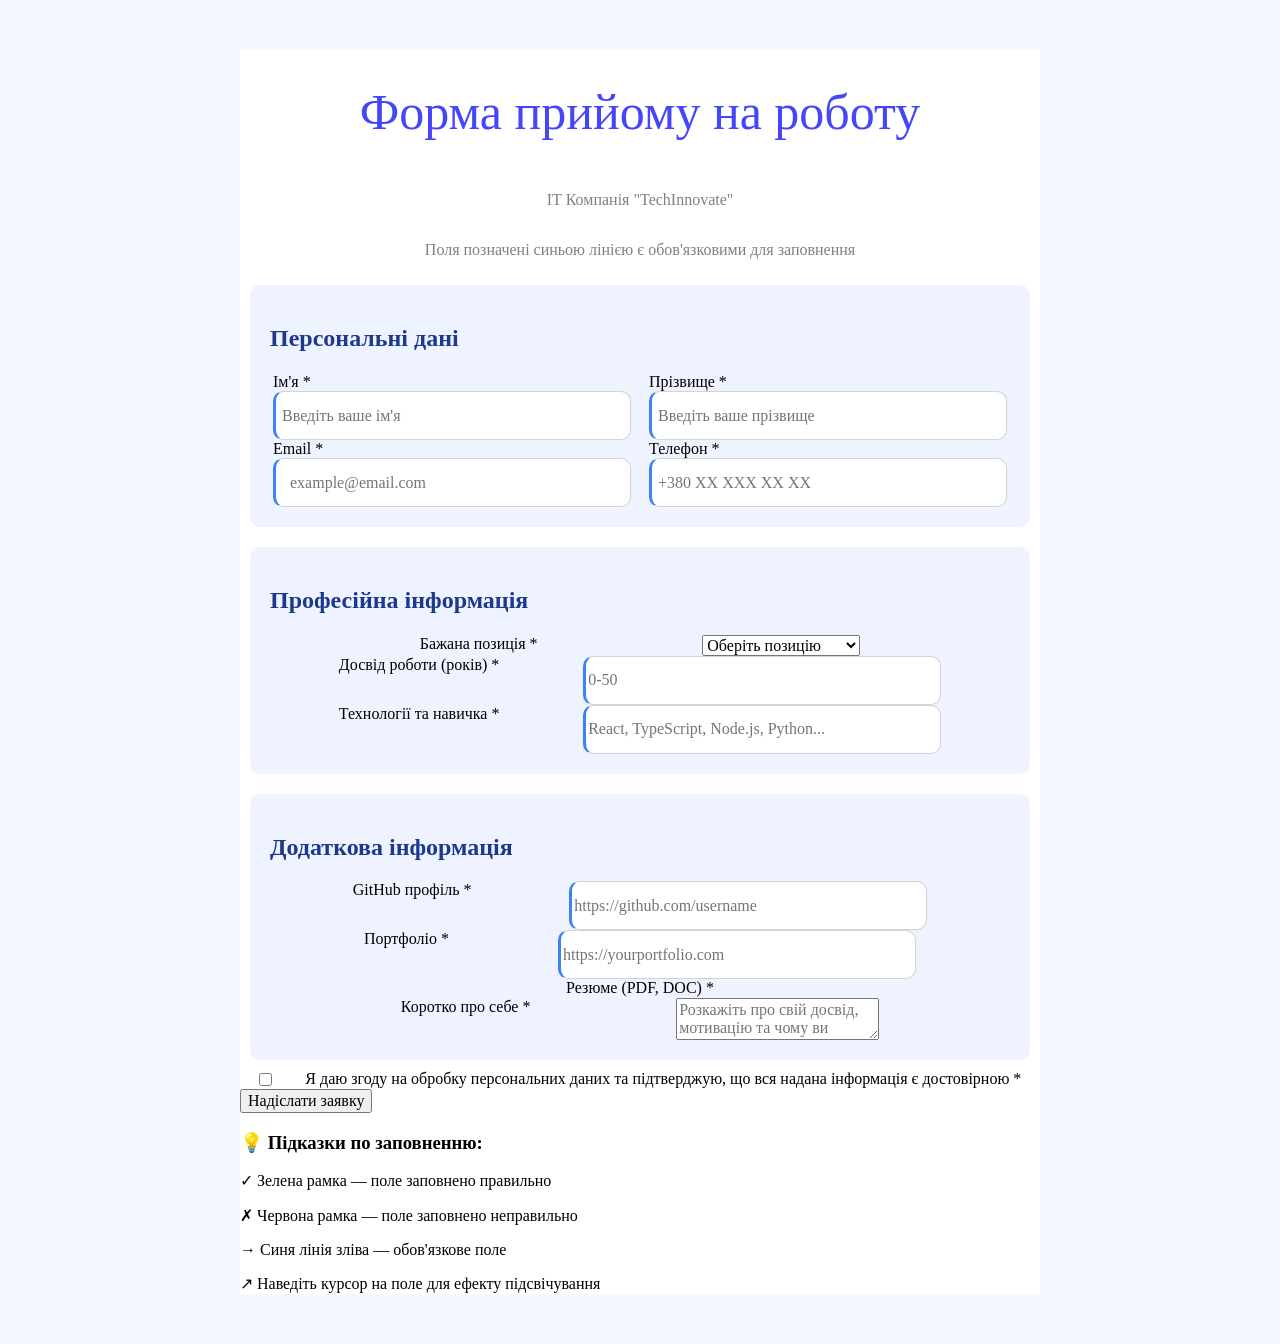
==== lesson15/index.html @ 8bb6424e "Add files via upload" ====
<!DOCTYPE html>
<html lang="en">
<head>
    <link href="normalizer/normalizer.css" rel="stylesheet">
    <link href = "style/style.css" rel = "stylesheet">
    <meta charset="UTF-8">
    <title></title>
</head>
<body>
<div class = "wrapper">
    <header>
        <h1>Форма прийому на роботу</h1>
        <p>ІТ Компанія "TechInnovate"</p>
        <p>Поля позначені синьою лінією є обов'язковими для заповнення</p>
    </header>
    <main>
        <div class = "forforms">
            <form class = "form1">
                <h2>Персональні дані</h2>
                <label>
                    <div class = "wrap">
                        <span>Ім'я *<br></span>
                        <input type = "text" name = "ima" placeholder=" Введіть ваше ім'я" required>
                    </div>
                    <div class = "wrap">
                        Прізвище *<br>
                        <input type = "text" name = "prizvishe" placeholder = " Введіть ваше прізвище" required>
                    </div>
                </label>
                <label>
                    <div class = "wrap">
                        Email *<br>
                        <input type = "text" name = "email" placeholder="   example@email.com" required>
                    </div>
                    <div class = "wrap">
                        Телефон *<br>
                        <input type = "text" name = "telephone" placeholder = " +380 XX XXX XX XX" required>
                    </div>
                </label>
            </form>
            <form class = "form2">
                <h2>Професійна інформація</h2>
                <label>
                    Бажана позиція *<br>
                    <select name = "poz" required>
                        <option value = "obpoz">Оберіть позицію</option>
                        <option value = "front">Frontend developer</option>
                        <option value = "back">Backend developer</option>
                        <option value = "full">Full Stack Developer</option>
                        <option value = "dev">DevOps Engineer</option>
                        <option value = "qa">QA Engineer</option>
                        <option value = "ui">UI/UX designer</option>
                        <option value = "mob">Mobile Developer</option>
                        <option value = "data">Data Scientist</option>
                    </select>
                </label>
                <label>
                    Досвід роботи (років) *<br>
                    <input type = "number" min = "0" max = "50" placeholder="0-50" required>
                </label>
                <label>
                    Технології та навичка *<br>
                    <input type = "text" placeholder="React, TypeScript, Node.js, Python..." required>
                </label>
            </form>
            <form class = "form3">
                <h2>Додаткова інформація</h2>
                <label>
                    GitHub профіль *<br>
                    <input type = "text" placeholder="https://github.com/username" required>
                </label>
                <label>
                    Портфоліо *<br>
                    <input type = "text" placeholder="https://yourportfolio.com" required>
                </label>
                <label>
                    Резюме (PDF, DOC) *
                </label>
                <label>
                    Коротко про себе *<br>
                    <textarea name = "aboutyou" placeholder = "Розкажіть про свій досвід, мотивацію та чому ви хочете приєднатися до нашої команди... (мінімум 50 символів)"></textarea>
                </label>
            </form>
        </div>
        <label>
            <input type = "checkbox" name = "zgoda" value = "1" required> Я даю згоду на обробку персональних даних та підтверджую, що вся надана інформація є достовірною *
        </label>
        <button type = "submit">Надіслати заявку</button>
    </main>
    <footer>
        <h3>💡 Підказки по заповненню:</h3>
        <p>✓ Зелена рамка — поле заповнено правильно</p>
        <p>✗ Червона рамка — поле заповнено неправильно</p>
        <p>→ Синя лінія зліва — обов'язкове поле</p>
        <p>↗ Наведіть курсор на поле для ефекту підсвічування</p>
    </footer>
</div>
</body>
</html>
---- lesson15/normalizer/normalizer.css ----
/*! normalize.css v8.0.1 | MIT License | github.com/necolas/normalize.css */

/* Document
   ========================================================================== */

/**
 * 1. Correct the line height in all browsers.
 * 2. Prevent adjustments of font size after orientation changes in iOS.
 */

html {
    line-height: 1.15; /* 1 */
    -webkit-text-size-adjust: 100%; /* 2 */
}

/* Sections
   ========================================================================== */

/**
 * Remove the margin in all browsers.
 */

body {
    margin: 0;
}

/**
 * Render the `main` element consistently in IE.
 */

main {
    display: block;
}

/**
 * Correct the font size and margin on `h1` elements within `section` and
 * `article` contexts in Chrome, Firefox, and Safari.
 */

h1 {
    font-size: 2em;
    margin: 0.67em 0;
}

/* Grouping content
   ========================================================================== */

/**
 * 1. Add the correct box sizing in Firefox.
 * 2. Show the overflow in Edge and IE.
 */

hr {
    box-sizing: content-box; /* 1 */
    height: 0; /* 1 */
    overflow: visible; /* 2 */
}

/**
 * 1. Correct the inheritance and scaling of font size in all browsers.
 * 2. Correct the odd `em` font sizing in all browsers.
 */

pre {
    font-family: monospace, monospace; /* 1 */
    font-size: 1em; /* 2 */
}

/* Text-level semantics
   ========================================================================== */

/**
 * Remove the gray background on active links in IE 10.
 */

a {
    background-color: transparent;
}

/**
 * 1. Remove the bottom border in Chrome 57-
 * 2. Add the correct text decoration in Chrome, Edge, IE, Opera, and Safari.
 */

abbr[title] {
    border-bottom: none; /* 1 */
    text-decoration: underline; /* 2 */
    text-decoration: underline dotted; /* 2 */
}

/**
 * Add the correct font weight in Chrome, Edge, and Safari.
 */

b,
strong {
    font-weight: bolder;
}

/**
 * 1. Correct the inheritance and scaling of font size in all browsers.
 * 2. Correct the odd `em` font sizing in all browsers.
 */

code,
kbd,
samp {
    font-family: monospace, monospace; /* 1 */
    font-size: 1em; /* 2 */
}

/**
 * Add the correct font size in all browsers.
 */

small {
    font-size: 80%;
}

/**
 * Prevent `sub` and `sup` elements from affecting the line height in
 * all browsers.
 */

sub,
sup {
    font-size: 75%;
    line-height: 0;
    position: relative;
    vertical-align: baseline;
}

sub {
    bottom: -0.25em;
}

sup {
    top: -0.5em;
}

/* Embedded content
   ========================================================================== */

/**
 * Remove the border on images inside links in IE 10.
 */

img {
    border-style: none;
}

/* Forms
   ========================================================================== */

/**
 * 1. Change the font styles in all browsers.
 * 2. Remove the margin in Firefox and Safari.
 */

button,
input,
optgroup,
select,
textarea {
    font-family: inherit; /* 1 */
    font-size: 100%; /* 1 */
    line-height: 1.15; /* 1 */
    margin: 0; /* 2 */
}

/**
 * Show the overflow in IE.
 * 1. Show the overflow in Edge.
 */

button,
input { /* 1 */
    overflow: visible;
}

/**
 * Remove the inheritance of text transform in Edge, Firefox, and IE.
 * 1. Remove the inheritance of text transform in Firefox.
 */

button,
select { /* 1 */
    text-transform: none;
}

/**
 * Correct the inability to style clickable types in iOS and Safari.
 */

button,
[type="button"],
[type="reset"],
[type="submit"] {
    -webkit-appearance: button;
}

/**
 * Remove the inner border and padding in Firefox.
 */

button::-moz-focus-inner,
[type="button"]::-moz-focus-inner,
[type="reset"]::-moz-focus-inner,
[type="submit"]::-moz-focus-inner {
    border-style: none;
    padding: 0;
}

/**
 * Restore the focus styles unset by the previous rule.
 */

button:-moz-focusring,
[type="button"]:-moz-focusring,
[type="reset"]:-moz-focusring,
[type="submit"]:-moz-focusring {
    outline: 1px dotted ButtonText;
}

/**
 * Correct the padding in Firefox.
 */

fieldset {
    padding: 0.35em 0.75em 0.625em;
}

/**
 * 1. Correct the text wrapping in Edge and IE.
 * 2. Correct the color inheritance from `fieldset` elements in IE.
 * 3. Remove the padding so developers are not caught out when they zero out
 *    `fieldset` elements in all browsers.
 */

legend {
    box-sizing: border-box; /* 1 */
    color: inherit; /* 2 */
    display: table; /* 1 */
    max-width: 100%; /* 1 */
    padding: 0; /* 3 */
    white-space: normal; /* 1 */
}

/**
 * Add the correct vertical alignment in Chrome, Firefox, and Opera.
 */

progress {
    vertical-align: baseline;
}

/**
 * Remove the default vertical scrollbar in IE 10+.
 */

textarea {
    overflow: auto;
}

/**
 * 1. Add the correct box sizing in IE 10.
 * 2. Remove the padding in IE 10.
 */

[type="checkbox"],
[type="radio"] {
    box-sizing: border-box; /* 1 */
    padding: 0; /* 2 */
}

/**
 * Correct the cursor style of increment and decrement buttons in Chrome.
 */

[type="number"]::-webkit-inner-spin-button,
[type="number"]::-webkit-outer-spin-button {
    height: auto;
}

/**
 * 1. Correct the odd appearance in Chrome and Safari.
 * 2. Correct the outline style in Safari.
 */

[type="search"] {
    -webkit-appearance: textfield; /* 1 */
    outline-offset: -2px; /* 2 */
}

/**
 * Remove the inner padding in Chrome and Safari on macOS.
 */

[type="search"]::-webkit-search-decoration {
    -webkit-appearance: none;
}

/**
 * 1. Correct the inability to style clickable types in iOS and Safari.
 * 2. Change font properties to `inherit` in Safari.
 */

::-webkit-file-upload-button {
    -webkit-appearance: button; /* 1 */
    font: inherit; /* 2 */
}

/* Interactive
   ========================================================================== */

/*
 * Add the correct display in Edge, IE 10+, and Firefox.
 */

details {
    display: block;
}

/*
 * Add the correct display in all browsers.
 */

summary {
    display: list-item;
}

/* Misc
   ========================================================================== */

/**
 * Add the correct display in IE 10+.
 */

template {
    display: none;
}

/**
 * Add the correct display in IE 10.
 */

[hidden] {
    display: none;
}
---- lesson15/style/style.css ----
body {
    background: #F4F9FF;
}
.wrapper {
    max-width: 800px;
    margin: 50px auto;
    background: #fff;
}
label {
    display: flex;
    flex-wrap: wrap;
    justify-content: space-evenly;
    gap: 15px;
}
.wrap {
    display: flex;
    flex-direction: column;
}
header {
    display: flex;
    flex-direction: column;
    justify-content: center;
    align-items: center;
}
header h1 {
    color: #4446F8;
    font-size: 50px;
    font-weight: 530;
}
header p {
    color: grey;
}
.forforms {
    display: flex;
    flex-direction: column;
}
.forforms form {
    background: #EEF3FF;
    padding: 20px;
    margin: 10px;
    border-radius: 10px;
}
.forforms form h2 {
    color: #1C398E;
}
.forforms form input {
    width: 350px;
    height: 45px;
    border: 1px solid lightgray;
    border-left: 3px solid #3B82F6;
    border-radius: 10px;
}
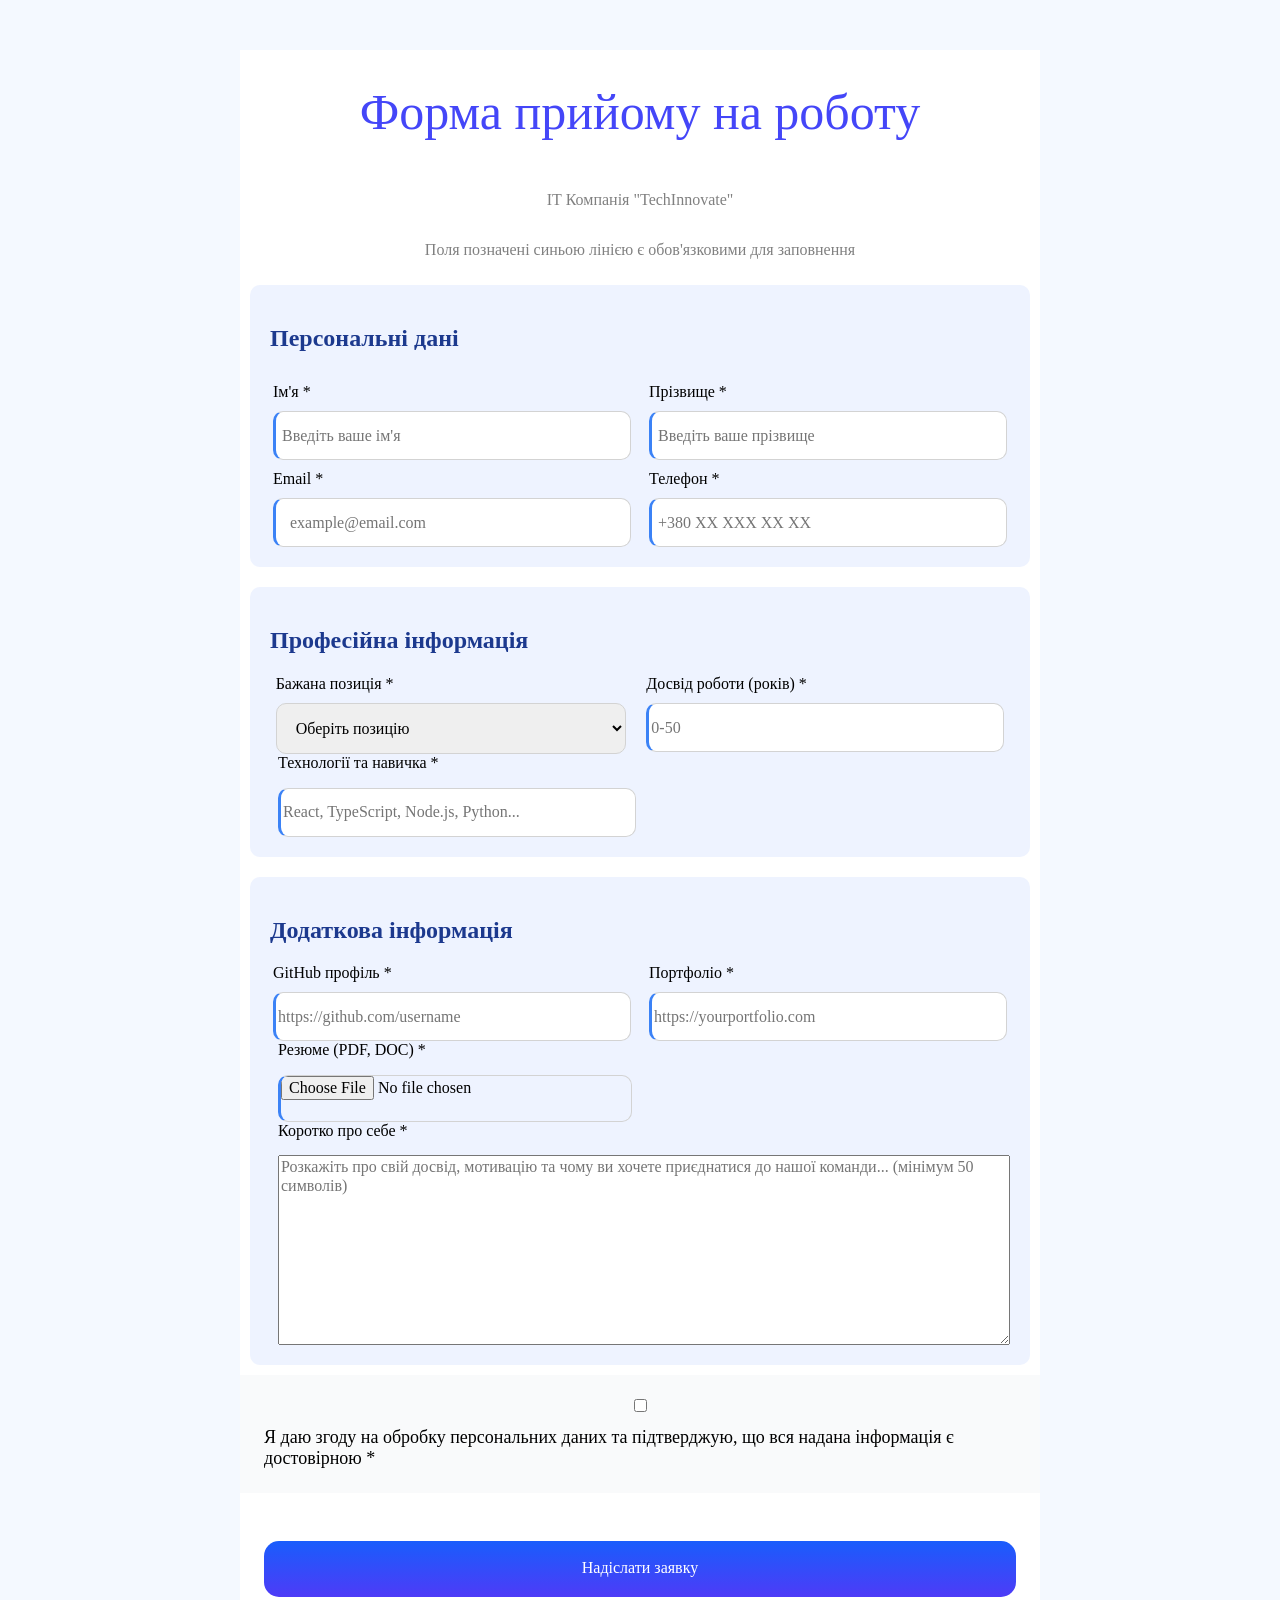
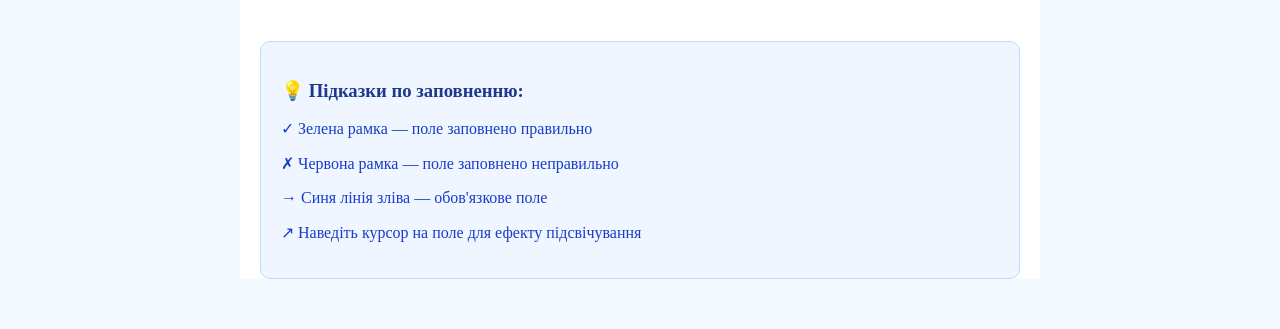
==== commit 0596449d: "Add files via upload" ====
--- a/lesson15/index.html
+++ b/lesson15/index.html
@@ -41,24 +41,26 @@
             <form class = "form2">
                 <h2>Професійна інформація</h2>
                 <label>
-                    Бажана позиція *<br>
-                    <select name = "poz" required>
-                        <option value = "obpoz">Оберіть позицію</option>
-                        <option value = "front">Frontend developer</option>
-                        <option value = "back">Backend developer</option>
-                        <option value = "full">Full Stack Developer</option>
-                        <option value = "dev">DevOps Engineer</option>
-                        <option value = "qa">QA Engineer</option>
-                        <option value = "ui">UI/UX designer</option>
-                        <option value = "mob">Mobile Developer</option>
-                        <option value = "data">Data Scientist</option>
-                    </select>
+                    <div class = wrap>
+                        Бажана позиція *<br>
+                        <select name = "poz" required class = "select">
+                            <option value = "obpoz">Оберіть позицію</option>
+                            <option value = "front">Frontend developer</option>
+                            <option value = "back">Backend developer</option>
+                            <option value = "full">Full Stack Developer</option>
+                            <option value = "dev">DevOps Engineer</option>
+                            <option value = "qa">QA Engineer</option>
+                            <option value = "ui">UI/UX designer</option>
+                            <option value = "mob">Mobile Developer</option>
+                            <option value = "data">Data Scientist</option>
+                        </select>
+                    </div>
+                    <div class = "wrap">
+                        Досвід роботи (років) *<br>
+                        <input type = "number" min = "0" max = "50" placeholder="0-50" required>
+                    </div>
                 </label>
-                <label>
-                    Досвід роботи (років) *<br>
-                    <input type = "number" min = "0" max = "50" placeholder="0-50" required>
-                </label>
-                <label>
+                <label class = "tech">
                     Технології та навичка *<br>
                     <input type = "text" placeholder="React, TypeScript, Node.js, Python..." required>
                 </label>
@@ -66,26 +68,31 @@
             <form class = "form3">
                 <h2>Додаткова інформація</h2>
                 <label>
-                    GitHub профіль *<br>
-                    <input type = "text" placeholder="https://github.com/username" required>
+                    <div class = "wrap">
+                        GitHub профіль *<br>
+                        <input type = "text" placeholder="https://github.com/username" required>
+                    </div>
+                    <div class = "wrap">
+                        Портфоліо *<br>
+                        <input type = "text" placeholder="https://yourportfolio.com" required>
+                    </div>
                 </label>
-                <label>
-                    Портфоліо *<br>
-                    <input type = "text" placeholder="https://yourportfolio.com" required>
+                <label class = "tech2">
+                    Резюме (PDF, DOC) *
+                    <input type = "file" placeholder = "Вибрати файл\Файл не вибрано" required>
                 </label>
-                <label>
-                    Резюме (PDF, DOC) *
-                </label>
-                <label>
+                <label class = "tech">
                     Коротко про себе *<br>
-                    <textarea name = "aboutyou" placeholder = "Розкажіть про свій досвід, мотивацію та чому ви хочете приєднатися до нашої команди... (мінімум 50 символів)"></textarea>
+                    <textarea rows = "10" cols = "20" name = "aboutyou" placeholder = "Розкажіть про свій досвід, мотивацію та чому ви хочете приєднатися до нашої команди... (мінімум 50 символів)"></textarea>
                 </label>
             </form>
         </div>
-        <label>
+        <label class = "zgoda">
             <input type = "checkbox" name = "zgoda" value = "1" required> Я даю згоду на обробку персональних даних та підтверджую, що вся надана інформація є достовірною *
         </label>
-        <button type = "submit">Надіслати заявку</button>
+        <div class = "boxforbutton">
+            <button type = "submit">Надіслати заявку</button>
+        </div>
     </main>
     <footer>
         <h3>💡 Підказки по заповненню:</h3>
--- a/lesson15/style/style.css
+++ b/lesson15/style/style.css
@@ -1,3 +1,10 @@
+/*
+* Prefixed by https://autoprefixer.github.io
+* PostCSS: v8.4.14,
+* Autoprefixer: v10.4.7
+* Browsers: last 4 version
+*/
+
 body {
     background: #F4F9FF;
 }
@@ -6,20 +13,43 @@
     margin: 50px auto;
     background: #fff;
 }
+main {
+    max-width: 800px;
+}
 label {
-    display: flex;
+    display: -webkit-box;
+    display: -ms-flexbox;
+    display: flex;
+    -ms-flex-wrap: wrap;
     flex-wrap: wrap;
+    -webkit-box-pack: space-evenly;
+    -ms-flex-pack: space-evenly;
     justify-content: space-evenly;
     gap: 15px;
 }
 .wrap {
-    display: flex;
-    flex-direction: column;
+    display: -webkit-box;
+    display: -ms-flexbox;
+    display: flex;
+    -webkit-box-orient: vertical;
+    -webkit-box-direction: normal;
+    -ms-flex-direction: column;
+    flex-direction: column;
+    gap: 10px;
 }
 header {
-    display: flex;
-    flex-direction: column;
+    display: -webkit-box;
+    display: -ms-flexbox;
+    display: flex;
+    -webkit-box-orient: vertical;
+    -webkit-box-direction: normal;
+    -ms-flex-direction: column;
+    flex-direction: column;
+    -webkit-box-pack: center;
+    -ms-flex-pack: center;
     justify-content: center;
+    -webkit-box-align: center;
+    -ms-flex-align: center;
     align-items: center;
 }
 header h1 {
@@ -31,7 +61,12 @@
     color: grey;
 }
 .forforms {
-    display: flex;
+    display: -webkit-box;
+    display: -ms-flexbox;
+    display: flex;
+    -webkit-box-orient: vertical;
+    -webkit-box-direction: normal;
+    -ms-flex-direction: column;
     flex-direction: column;
 }
 .forforms form {
@@ -49,4 +84,122 @@
     border: 1px solid lightgray;
     border-left: 3px solid #3B82F6;
     border-radius: 10px;
+}
+.form1 {
+    display: -webkit-box;
+    display: -ms-flexbox;
+    display: flex;
+    -webkit-box-orient: vertical;
+    -webkit-box-direction: normal;
+    -ms-flex-direction: column;
+    flex-direction: column;
+    gap: 10px;
+}
+.select {
+    display: -webkit-box;
+    display: -ms-flexbox;
+    display: flex;
+    width: 350px;
+    padding: 15px;
+    border-radius: 10px;
+    border: 1px solid lightgray;
+}
+.tech {
+    display: -webkit-box;
+    display: -ms-flexbox;
+    display: flex;
+    -webkit-box-orient: vertical;
+    -webkit-box-direction: normal;
+    -ms-flex-direction: column;
+    flex-direction: column;
+    padding-left: 8px;
+}
+.tech2 {
+    display: -webkit-box;
+    display: -ms-flexbox;
+    display: flex;
+    -webkit-box-orient: vertical;
+    -webkit-box-direction: normal;
+    -ms-flex-direction: column;
+    flex-direction: column;
+    padding-left: 8px;
+    background: #EEF3FF;
+}
+.tech2 textarea {
+    border: 1px solid lightgrey;
+    border-radius: 10px;
+}
+.zgoda {
+    display: -webkit-box;
+    display: -ms-flexbox;
+    display: flex;
+    -ms-flex-wrap: wrap;
+    flex-wrap: wrap;
+    -webkit-box-pack: center;
+    -ms-flex-pack: center;
+    justify-content: center;
+    font-size: 18px;
+    margin: 0 0 24px;
+    padding: 24px;
+    background: #F9FAFB;
+}
+button {
+    background: -webkit-gradient(linear, left top, left bottom, from(#195DFC), to(#4E3BF7));
+    background: -o-linear-gradient(top, #195DFC 0%, #4E3BF7 100%);
+    background: linear-gradient(180deg, #195DFC 0%, #4E3BF7 100%);
+    color: white;
+    display: -webkit-box;
+    display: -ms-flexbox;
+    display: flex;
+    -webkit-box-pack: center;
+    -ms-flex-pack: center;
+    justify-content: center;
+    -webkit-box-align: center;
+    -ms-flex-align: center;
+    align-items: center;
+    border-radius: 15px;
+    width: 100%;
+    padding: 5px;
+    height: 56px;
+    border: none;
+}
+.boxforbutton {
+    padding: 24px;
+}
+footer {
+    background: #EFF6FF;
+    border: 1px solid #BEDBFF;
+    border-radius: 10px;
+    margin: 20px;
+    padding: 20px;
+}
+footer h3 {
+    color: #1C398E;
+}
+footer p {
+    color: #193CC8;
+}
+.wrap input:hover {
+    border: 2px solid lightgray;
+}
+.tech input:hover {
+    border: 2px solid lightgray;
+}
+button:hover {
+    -webkit-box-shadow: #334966 1px 1px 1px;
+    box-shadow: #334966 1px 1px 1px;
+}
+.zgoda input:hover {
+    color: #5A9EF7;
+}
+.wrap:focus {
+    border: none;
+    outline: none;
+}
+.tech:focus {
+    border: none !important;
+    outline: none !important;
+}
+textarea {
+    overflow: auto;
 }
